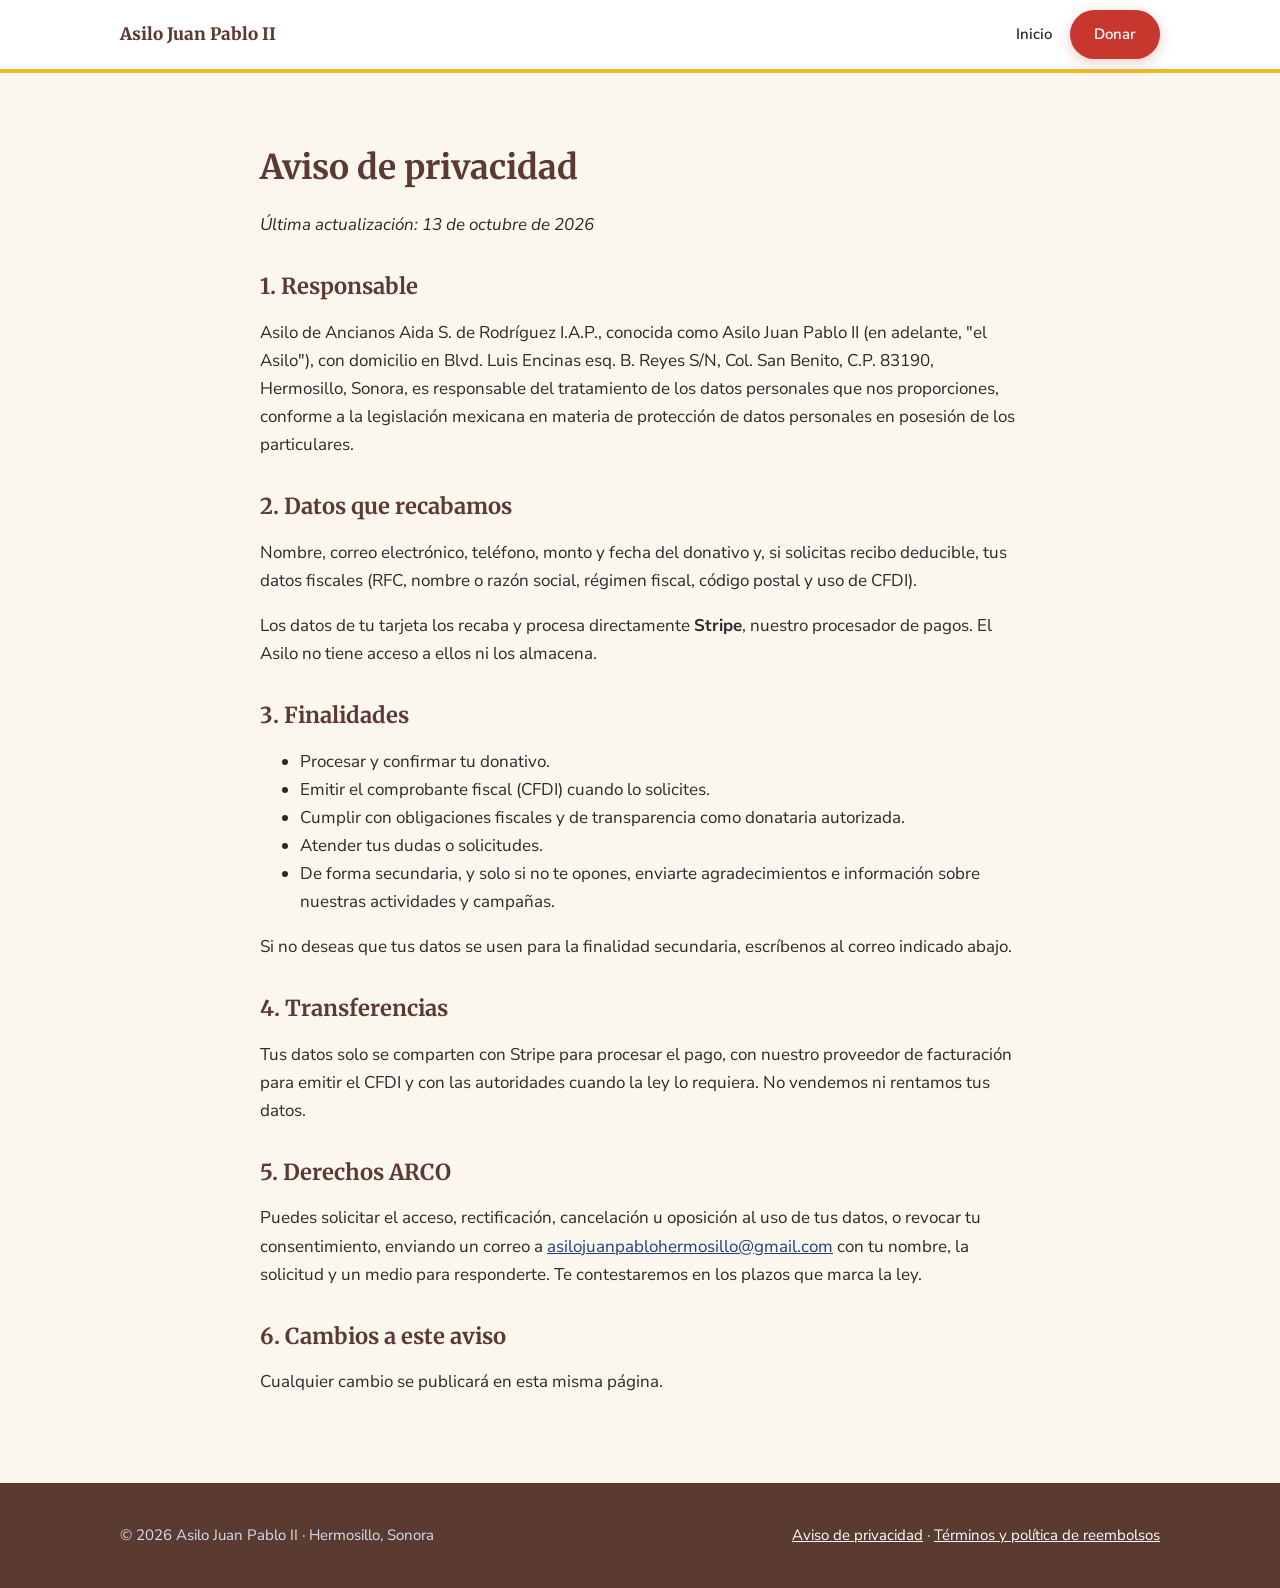
==== aviso-de-privacidad.html @ 7213e2b3 "Add files via upload" ====
<!doctype html>
<html lang="es-MX">
<head>
  <meta charset="utf-8">
  <meta name="viewport" content="width=device-width, initial-scale=1">
  <title>Aviso de privacidad | Asilo Juan Pablo II</title>
  <link rel="icon" href="imagenes/logo.png">
  <link href="https://fonts.googleapis.com/css2?family=Merriweather:ital,wght@0,700;1,400&family=Nunito+Sans:wght@400;600;800&display=swap" rel="stylesheet">
  <link rel="stylesheet" href="estilos.css">
</head>
<body>
<header class="cabecera">
  <div class="contenedor">
    <a class="marca" href="index.html"><img src="imagenes/logo.png" alt="" data-opcional><span>Asilo Juan Pablo II</span></a>
    <nav class="nav"><a href="index.html">Inicio</a><a class="boton" href="index.html#contacto" data-donar>Donar</a></nav>
  </div>
</header>

<main class="contenedor legal">
  <h1>Aviso de privacidad</h1>
  <p><em>Última actualización: <span data-campo="fechaPoliticas">13 de octubre de 2026</span></em></p>

  <h2>1. Responsable</h2>
  <p><span data-campo="razonSocial">Asilo de Ancianos Aida S. de Rodríguez I.A.P.</span>, conocida como Asilo Juan Pablo II (en adelante, "el Asilo"), con domicilio en <span data-campo="direccion">Blvd. Luis Encinas esq. B. Reyes S/N, Col. San Benito, C.P. 83190, Hermosillo, Sonora</span>, es responsable del tratamiento de los datos personales que nos proporciones, conforme a la legislación mexicana en materia de protección de datos personales en posesión de los particulares.</p>

  <h2>2. Datos que recabamos</h2>
  <p>Nombre, correo electrónico, teléfono, monto y fecha del donativo y, si solicitas recibo deducible, tus datos fiscales (RFC, nombre o razón social, régimen fiscal, código postal y uso de CFDI).</p>
  <p>Los datos de tu tarjeta los recaba y procesa directamente <strong>Stripe</strong>, nuestro procesador de pagos. El Asilo no tiene acceso a ellos ni los almacena.</p>

  <h2>3. Finalidades</h2>
  <ul>
    <li>Procesar y confirmar tu donativo.</li>
    <li>Emitir el comprobante fiscal (CFDI) cuando lo solicites.</li>
    <li>Cumplir con obligaciones fiscales y de transparencia como donataria autorizada.</li>
    <li>Atender tus dudas o solicitudes.</li>
    <li>De forma secundaria, y solo si no te opones, enviarte agradecimientos e información sobre nuestras actividades y campañas.</li>
  </ul>
  <p>Si no deseas que tus datos se usen para la finalidad secundaria, escríbenos al correo indicado abajo.</p>

  <h2>4. Transferencias</h2>
  <p>Tus datos solo se comparten con Stripe para procesar el pago, con nuestro proveedor de facturación para emitir el CFDI y con las autoridades cuando la ley lo requiera. No vendemos ni rentamos tus datos.</p>

  <h2>5. Derechos ARCO</h2>
  <p>Puedes solicitar el acceso, rectificación, cancelación u oposición al uso de tus datos, o revocar tu consentimiento, enviando un correo a <a href="mailto:asilojuanpablohermosillo@gmail.com" data-correo>asilojuanpablohermosillo@gmail.com</a> con tu nombre, la solicitud y un medio para responderte. Te contestaremos en los plazos que marca la ley.</p>

  <h2>6. Cambios a este aviso</h2>
  <p>Cualquier cambio se publicará en esta misma página.</p>
</main>

<footer class="pie">
  <div class="contenedor">
    <div>© <span id="anio">2026</span> Asilo Juan Pablo II · Hermosillo, Sonora</div>
    <div><a href="aviso-de-privacidad.html">Aviso de privacidad</a> · <a href="terminos-y-reembolsos.html">Términos y política de reembolsos</a></div>
  </div>
</footer>
<script src="config.js"></script>
<script src="sitio.js"></script>
</body>
</html>
---- estilos.css ----
:root {
  --azul: #1f3f7a;
  --azul-osc: #5b3a32;
  --cafe: #6d4a42;
  --amarillo: #f2b925;
  --rojo: #c8372d;
  --crema: #fbf7ef;
  --texto: #2a2a2a;
  --suave: #5d6470;
  --blanco: #ffffff;
  --radio: 14px;
}
* { box-sizing: border-box; }
html { scroll-behavior: smooth; }
body {
  margin: 0;
  font-family: "Nunito Sans", system-ui, -apple-system, "Segoe UI", Roboto, sans-serif;
  color: var(--texto);
  background: var(--crema);
  line-height: 1.65;
  font-size: 17px;
}
h1, h2, h3 { font-family: "Merriweather", Georgia, serif; color: var(--azul-osc); line-height: 1.25; }
a { color: var(--azul); }
img { max-width: 100%; display: block; }
.contenedor { width: 100%; max-width: 1080px; margin: 0 auto; padding: 0 20px; }

/* Encabezado */
.cabecera { background: var(--blanco); border-bottom: 4px solid var(--amarillo); position: sticky; top: 0; z-index: 10; }
.cabecera .contenedor { display: flex; align-items: center; justify-content: space-between; gap: 16px; padding-top: 10px; padding-bottom: 10px; }
.marca { display: flex; align-items: center; gap: 10px; text-decoration: none; color: var(--azul-osc); font-weight: 800; font-family: "Merriweather", Georgia, serif; }
.marca img { height: 58px; width: auto; }
.nav { display: flex; gap: 18px; align-items: center; flex-wrap: wrap; }
.nav a { text-decoration: none; color: var(--texto); font-weight: 600; font-size: 15px; }
.nav a:hover { color: var(--azul); }
@media (max-width: 760px) { .nav a:not(.boton) { display: none; } }

/* Botones */
.boton {
  display: inline-block; background: var(--rojo); color: var(--blanco) !important;
  padding: 12px 24px; border-radius: 999px; text-decoration: none; font-weight: 800;
  box-shadow: 0 4px 14px rgba(200, 55, 45, .25); transition: transform .15s;
}
.boton:hover { transform: translateY(-2px); }
.boton.grande { font-size: 19px; padding: 15px 34px; }
.boton.secundario { background: var(--blanco); color: var(--azul-osc) !important; box-shadow: none; border: 2px solid var(--blanco); }

/* Portada */
.portada {
  background: linear-gradient(135deg, #4a2e27, var(--cafe));
  color: var(--blanco); padding: 80px 0 90px; position: relative; overflow: hidden;
}
.portada::after {
  content: ""; position: absolute; right: -120px; bottom: -120px; width: 360px; height: 360px;
  border-radius: 50%; background: var(--amarillo); opacity: .14;
}
.portada h1 { color: var(--blanco); font-size: clamp(32px, 5vw, 52px); margin: 0 0 16px; }
.portada p { font-size: 20px; max-width: 640px; opacity: .95; }
.etiqueta { display: inline-block; background: var(--amarillo); color: var(--azul-osc); font-weight: 800; padding: 4px 14px; border-radius: 999px; font-size: 14px; margin-bottom: 18px; }
.acciones { display: flex; gap: 14px; flex-wrap: wrap; margin-top: 28px; }

/* Secciones */
section { padding: 72px 0; }
section.blanca { background: var(--blanco); }
.titulo-seccion { font-size: clamp(26px, 3.5vw, 36px); margin: 0 0 8px; }
.linea { width: 70px; height: 5px; background: var(--amarillo); border-radius: 3px; margin-bottom: 28px; }
.dos-col { display: grid; grid-template-columns: 1.2fr 1fr; gap: 44px; align-items: center; }
@media (max-width: 820px) { .dos-col { grid-template-columns: 1fr; } }
.foto { border-radius: var(--radio); overflow: hidden; box-shadow: 0 10px 30px rgba(0,0,0,.12); }
.foto img { width: 100%; height: 100%; object-fit: cover; }

.mision {
  background: var(--blanco); border-left: 6px solid var(--amarillo); border-radius: var(--radio);
  padding: 34px 38px; font-family: "Merriweather", Georgia, serif; font-style: italic;
  font-size: clamp(20px, 2.6vw, 26px); color: var(--azul-osc); box-shadow: 0 6px 24px rgba(0,0,0,.06);
}

.tarjetas { display: grid; grid-template-columns: repeat(auto-fit, minmax(240px, 1fr)); gap: 22px; }
.tarjeta { background: var(--crema); border-radius: var(--radio); padding: 28px; border-top: 5px solid var(--azul); }
.tarjeta:nth-child(2) { border-top-color: var(--amarillo); }
.tarjeta:nth-child(3) { border-top-color: var(--rojo); }
.tarjeta h3 { margin-top: 0; }
.icono { font-size: 34px; margin-bottom: 8px; }

.galeria { display: grid; grid-template-columns: repeat(auto-fit, minmax(220px, 1fr)); gap: 16px; }
.galeria figure { margin: 0; border-radius: var(--radio); overflow: hidden; aspect-ratio: 4/3; background: #e9e4d8; }
.galeria img { width: 100%; height: 100%; object-fit: cover; }

.franja-donar { background: var(--amarillo); text-align: center; }
.franja-donar h2 { margin-top: 0; }
.franja-donar p { max-width: 640px; margin: 0 auto 24px; }

.fiscal { background: var(--blanco); border: 1px solid #e6dfcf; border-radius: var(--radio); padding: 26px 30px; }
.fiscal dl { display: grid; grid-template-columns: max-content 1fr; gap: 6px 18px; margin: 0; }
.fiscal dt { font-weight: 800; color: var(--suave); }
.fiscal dd { margin: 0; }

.contacto-lista { list-style: none; padding: 0; margin: 0; display: grid; gap: 12px; font-size: 18px; }

/* Pie */
.pie { background: var(--azul-osc); color: #d8deea; padding: 40px 0; font-size: 15px; }
.pie a { color: var(--blanco); }
.pie .contenedor { display: flex; justify-content: space-between; flex-wrap: wrap; gap: 18px; }

/* Páginas legales */
.legal { max-width: 800px; padding-top: 50px; padding-bottom: 70px; }
.legal h1 { font-size: 34px; }
.legal h2 { font-size: 22px; margin-top: 34px; }
section:not(.blanca) .tarjeta { background: var(--blanco); }
.contacto-lista, .fiscal, .legal { overflow-wrap: anywhere; }
.portada { overflow-x: clip; }
body { overflow-x: hidden; }

.portada-grid { display: grid; grid-template-columns: 1fr auto; gap: 40px; align-items: center; position: relative; z-index: 1; }
.logo-portada { background: #fff; border-radius: 18px; padding: 18px; box-shadow: 0 12px 34px rgba(0,0,0,.25); }
.logo-portada img { width: 200px; height: auto; }
@media (max-width: 760px) { .portada-grid { grid-template-columns: 1fr; } .logo-portada { justify-self: center; order: -1; } .logo-portada img { width: 140px; } }
.franja-tricolor { height: 8px; background: linear-gradient(90deg, var(--rojo) 0 25%, var(--amarillo) 25% 50%, var(--azul) 50% 75%, #6b4f9e 75% 100%); }
.galeria { grid-template-columns: repeat(auto-fit, minmax(240px, 1fr)); }
.galeria figure { aspect-ratio: 4/5; }
.galeria img { object-position: center 30%; }
.foto img { max-height: 460px; object-position: center 35%; }
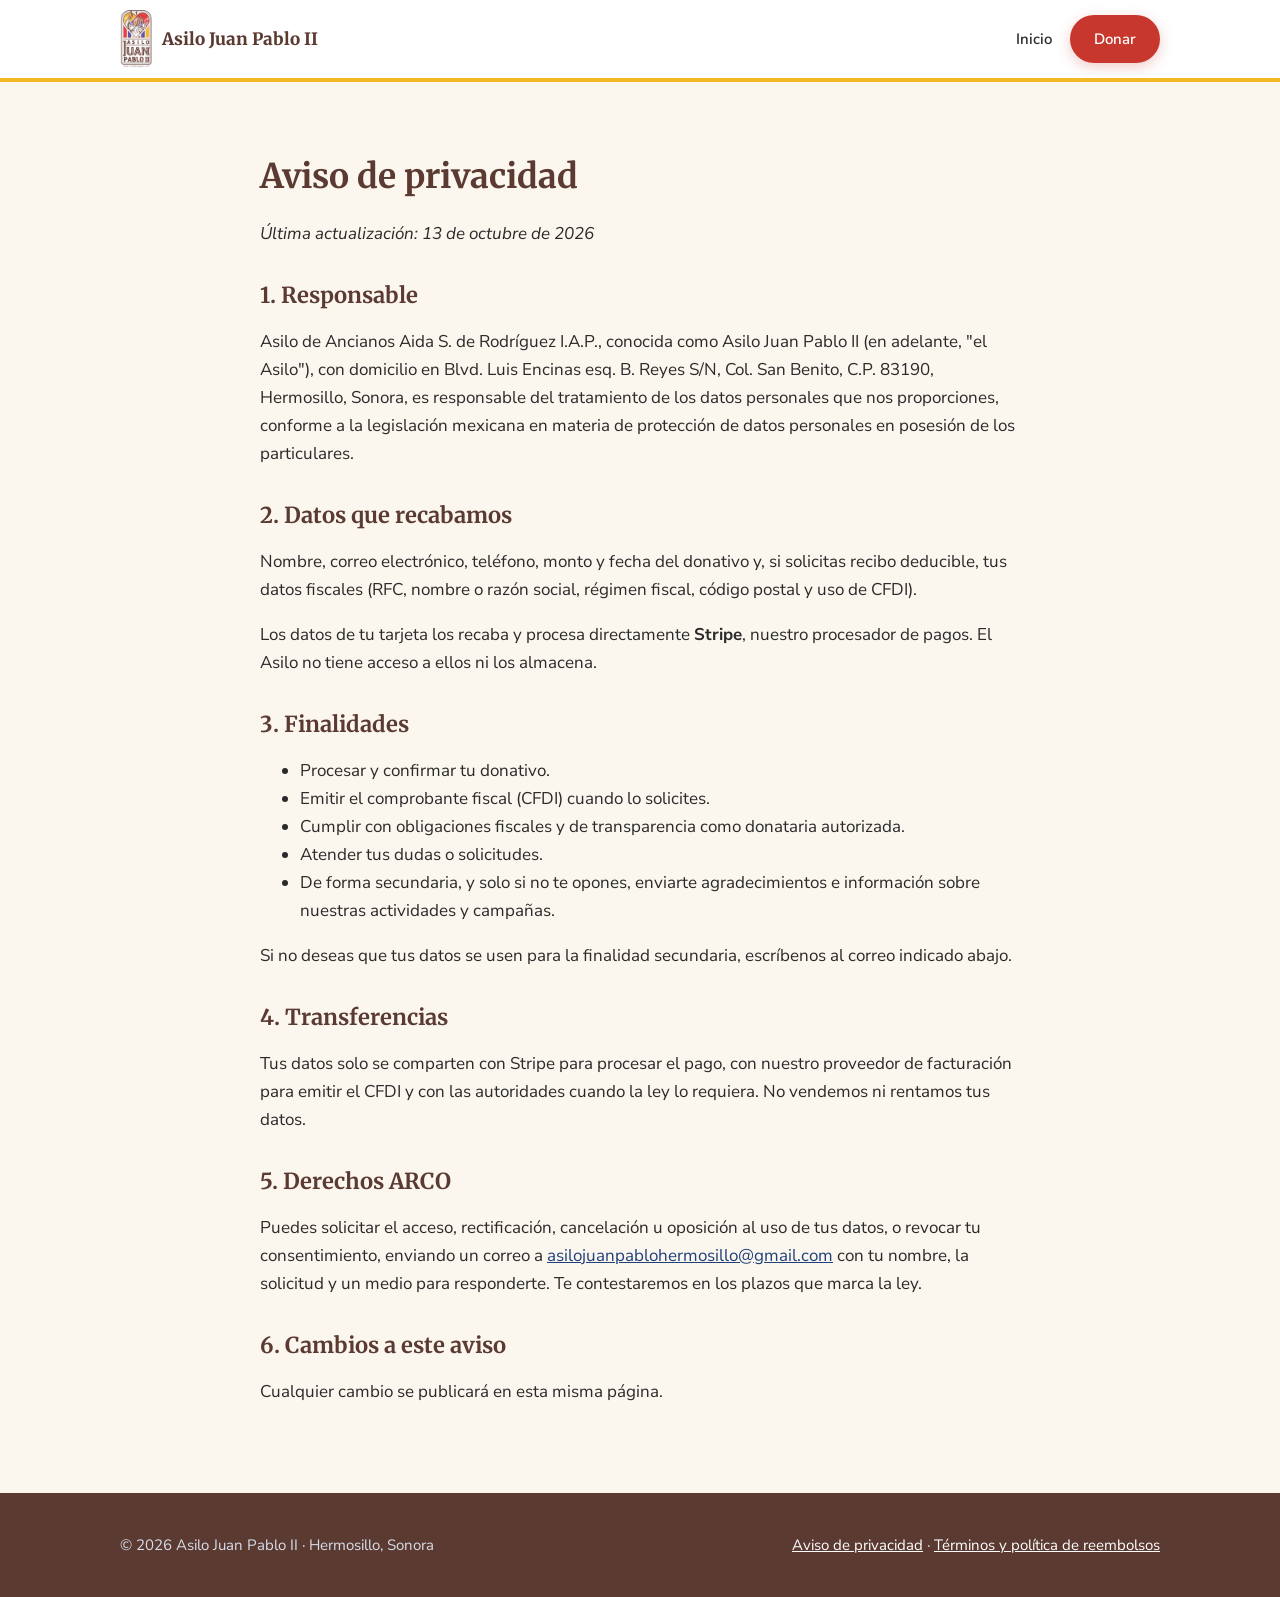
==== commit e6ac56e6: "Add files via upload" ====
--- a/aviso-de-privacidad.html
+++ b/aviso-de-privacidad.html
@@ -4,14 +4,14 @@
   <meta charset="utf-8">
   <meta name="viewport" content="width=device-width, initial-scale=1">
   <title>Aviso de privacidad | Asilo Juan Pablo II</title>
-  <link rel="icon" href="imagenes/logo.png">
+  <link rel="icon" href="logo.png">
   <link href="https://fonts.googleapis.com/css2?family=Merriweather:ital,wght@0,700;1,400&family=Nunito+Sans:wght@400;600;800&display=swap" rel="stylesheet">
   <link rel="stylesheet" href="estilos.css">
 </head>
 <body>
 <header class="cabecera">
   <div class="contenedor">
-    <a class="marca" href="index.html"><img src="imagenes/logo.png" alt="" data-opcional><span>Asilo Juan Pablo II</span></a>
+    <a class="marca" href="index.html"><img src="logo.png" alt="" data-opcional><span>Asilo Juan Pablo II</span></a>
     <nav class="nav"><a href="index.html">Inicio</a><a class="boton" href="index.html#contacto" data-donar>Donar</a></nav>
   </div>
 </header>
